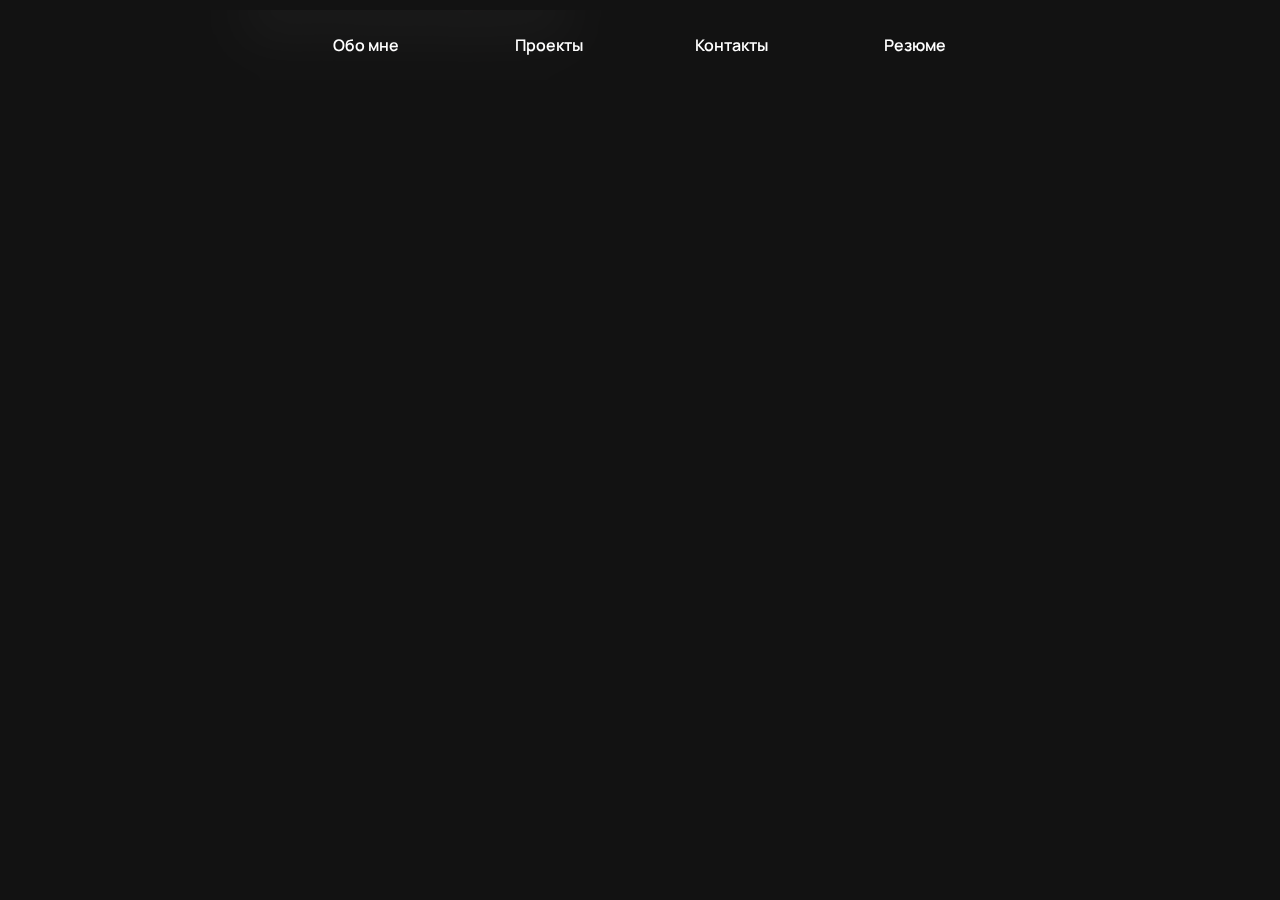
==== index.html @ f4c01f75 "hs" ====
<!DOCTYPE html>
<html lang="ru">

<head>
    <meta charset="UTF-8">
    <meta name="viewport" content="width=device-width, initial-scale=1.0">
    <title>Портофолио</title>
    <meta name="viewport" content="width=device-width; initial-scale=1.0;">
    <link rel="stylesheet" href="reset.css">
    <link rel="stylesheet" href="css.css">
    <link rel="stylesheet" href="projects.css">
    <link rel="stylesheet" href="media.css">
    <link rel="icon" href="kakoykrasavec.png">


    <!-- font monrope -->
    <link rel="preconnect" href="https://fonts.googleapis.com">
    <link rel="preconnect" href="https://fonts.gstatic.com" crossorigin>
    <link href="https://fonts.googleapis.com/css2?family=Manrope:wght@200..800&display=swap" rel="stylesheet">

</head>

<body>

    <div id="header">
        <div class="headerBlock" onclick="LoadData(`about`)">
            Обо мне
        </div>
        <div class="headerBlock" onclick="LoadData(`projects`)">
            Проекты
        </div>
        <div class="headerBlock" onclick="Scroll(`mediaHeader`)">
            Контакты
        </div>
        <div class="headerBlock" onclick="window.open(`https://hh.ru/resume/8469aab9ff07fc71fc0039ed1f4258756f4956`)">
            Резюме
        </div>
    </div>
    <div id="grid">
        <div id="wrapper">

        </div>
        <div id="footer">
            All rights reserved © Vitaliy Mubarakov 2024
        </div>
    </div>



</body>

<script src="js.js" type="text/javascript"></script>
<script src="projects.js" type="text/javascript"></script>



</html>
---- css.css ----
body {
    /* background-color: #16161A; */
    background-color: #121212;
    /* font-family: Arial, Helvetica, sans-serif; */
    font-family: "Manrope", Helvetica, sans-serif;
    user-select: none;
    line-height: 28px;
    height: fit-content;
}

p {
    line-height: 28px;
}

#grid {
    width: 790px;
    /* background-color: red; */
    margin: 0 auto;
}

#header {
    width: 1128px;
    height: 70px;
    /* background-color: rgba(255, 255, 255, 0.204); */
    position: fixed;
    left: 50%;
    top: 45px;
    transform: translate(-50%, -50%);
    align-content: center;
    text-align: center;
    z-index: 10;
    backdrop-filter: blur(25px);
    font-weight: 600;
}

.headerBlock {
    width: 100px;
    height: 40px;
    display: inline-block;
    background-color: #b2b8ff00;
    line-height: 40px;
    margin-right: 40px;
    margin-left: 40px;
    border-radius: 10px;
    color: white;
}

.headerBlock:hover {
    background-color: #ffffff;
    color: #000000;
}

#logoBlock {
    width: 700px;
    height: 294px;
    /* background-color: rgb(0, 225, 255); */
    margin: auto;
    position: relative;
    top: 190px;

}

#backgroundAbout {
    /* width: 10000000px; */
    width: 100%;
    height: 379px;
    margin-top: 279px;
    /* position: relative; */
    /* left: -100000px; */
}

.backgroundAboutFake {
    width: 100vw;
    position: absolute;
    height: 379px;
    right: 0vh ;
    background-color:#18181c;
    z-index: -1;
}


#aboutHeader {
    color: white;
    padding-top: 70px;
}


.header {
    margin-top: 170px;
    text-align: center;
    font-size: 30px;
    text-transform: uppercase;
    font-weight: 800;
}


/* Псевдоэлемент для кислотного абстрактного фона */
.abstBack {
    background: linear-gradient(45deg, #ff00ff, #00ff00, #00ffff, #ff0000);
    background-size: 300% 300%;
    -webkit-background-clip: text;
    -webkit-text-fill-color: transparent;
    animation: acidColor 6s infinite linear;
}

/* Анимация градиента */
@keyframes acidColor {
    0% {
        background-position: 0% 50%;
    }

    50% {
        background-position: 100% 50%;
    }

    100% {
        background-position: 0% 50%;
    }
}


.invisible {
    opacity: 0;
}

.visible {
    opacity: 1;
    transition: opacity 0.3s ease;
}

#footer {
    background-color: rgba(255, 0, 0, 0);
    line-height: 50px;
    width: 100%;
    height: 50px;
    color: #5c5c5c;
}
---- projects.css ----
.projectBlock {
    position: relative;
    background-color: #1a1a21;
    margin-right: auto;
    margin-left: auto;
    margin-bottom: 200px;
    width: 100%;
    height: 650px;
    margin-top: 80px;
    border-radius: 15px;
    padding: 50px;
    /* block-size: fit-content; */
    /* min-height: 830px; */
    overflow: clip;
    transform-origin: top center;
    transition: transform 55s ease;
    transition: margin-bottom 55s ease;
    transition: height 1s ease;

}

.projectBlockHeader {
    font-size: 30px;
    text-transform: uppercase;
    color: white;
    font-weight: bold;
    margin-bottom: 5px;
}

.projectText {
    font-size: 18px;
    color: white;
    margin-top: 20px;
    line-height: 28px;

}

.projectDemoBlock {
    /* background-color: #0000ff08; */
    width: 100%;
    height: 400px;
    block-size: fit-content;
    /* display: inline-block; */
}

.projectDemoBlock:not(:last-child) {
    margin-right: 3.5%;
}

.projectVideo {
    width: 100%;
    height: 69.25%;
    /* background-color: red; */
    margin-top: 20px;
}

video {
    object-fit: fill;
    border-radius: 20px;
}

.projectBlockFooter {
    position: absolute;
    width: 100%;
    height: 70px;
    background-color: #1a1a21;
    bottom: 0;
    color: rgb(149, 149, 149);
    font-size: 18px;
    font-weight: bold;
    vertical-align: middle;
    line-height: 70px;
}

.projectBlockFooter:hover {
    color: rgb(255, 255, 255);
}

.badge {
    margin-top: 6px;
    margin-right: 4px;
}
---- media.css ----
#media {
    background-color: rgba(187, 1, 1, 0);
    object-fit: fill;
    height: 100px;
    margin-top: 100px;
    margin-left: auto;
    margin-right: auto;
    width: fit-content;
}

.mediaLink {
    background-color: #1F1F27;
    width: 325px;
    height: 70px;
    /* top: 50%; */
    /* transform: translateY(50%); */
    margin-left: 15px;
    margin-right: 15px;
    margin-top: 22px;
    border-radius: 10px;
    position: relative;
    padding: 15px;
    transform-origin: center center;
    transition: 300ms all;
    /* display: inline-block; */
}

.mediaLink:hover {
    transform: scale(1.1);
}

.icon {
    position: absolute;
    top: 50%;
    transform: translateY(-50%);
    height: 40px;
    width: 40px;
}

.mediaTextWrapper {
    margin-left: 55px;
    line-height: normal;
}
.mediaName {
    font-size: 16px;
    font-weight: 700;
    color:white;
    text-transform: uppercase;
    line-height: normal;
}
.mediaDesc {
    font-size: 14px;
    color: rgb(174, 174, 174);
    user-select: all;
    line-height: normal;
}

#backgroundMedia {
    margin-top: 45px;
    height: 400px;
}

#nameMedia {
    margin-top: 40px;
    text-align: center;
    color: rgb(159, 159, 159);
    font-weight: 500;
}
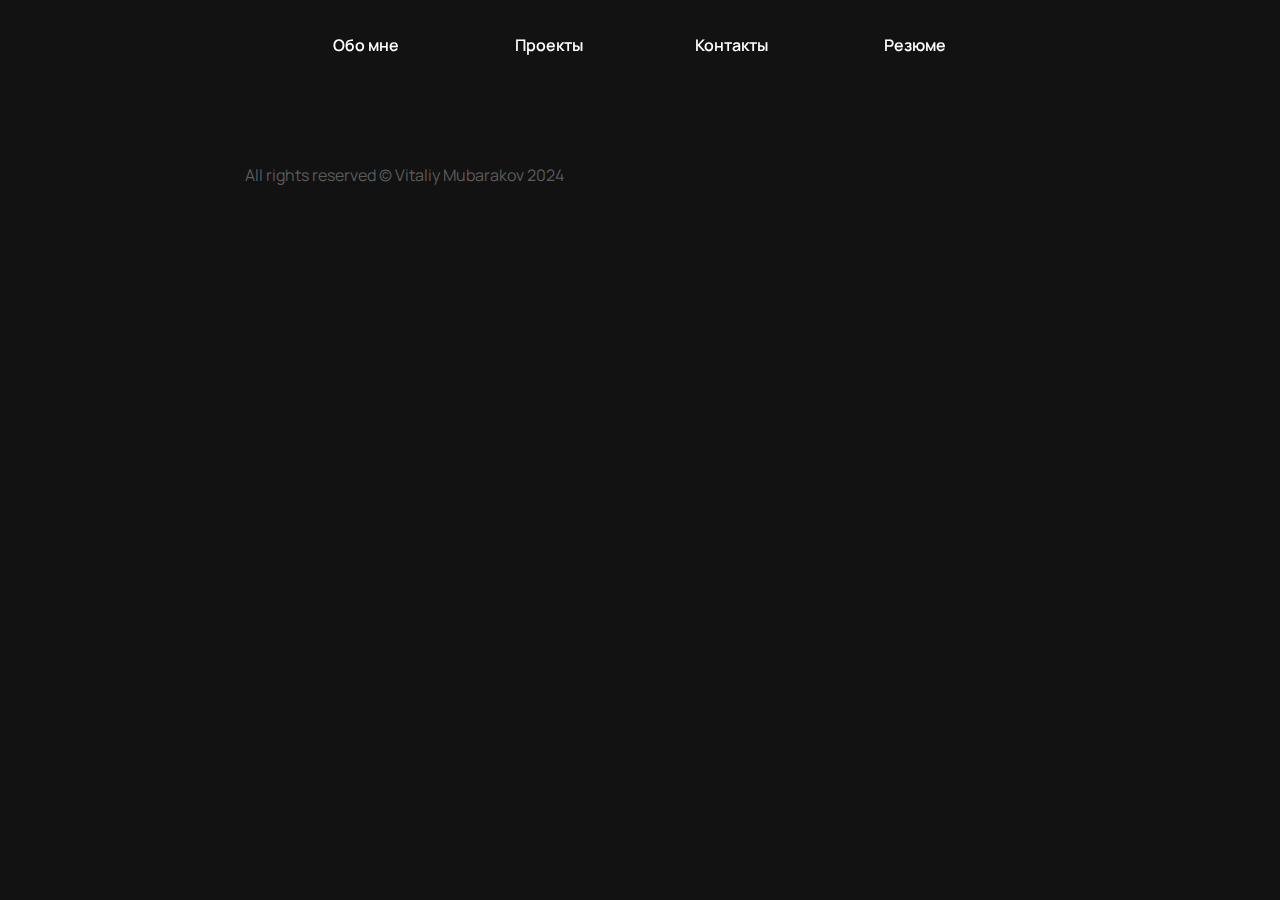
==== commit 4430c632: "resume" ====
--- a/index.html
+++ b/index.html
@@ -38,7 +38,8 @@
     </div>
     <div id="grid">
         <div id="wrapper">
-
+            
+            
         </div>
         <div id="footer">
             All rights reserved © Vitaliy Mubarakov 2024
@@ -49,8 +50,8 @@
 
 </body>
 
-<script src="js.js" type="text/javascript"></script>
-<script src="projects.js" type="text/javascript"></script>
+<!-- <script src="js.js" type="text/javascript"></script> -->
+<!-- <script src="projects.js" type="text/javascript"></script> -->
 
 
 
--- a/css.css
+++ b/css.css
@@ -10,6 +10,14 @@
 
 p {
     line-height: 28px;
+}
+
+h3 {
+    font-weight: 900;
+    margin-top: 20px;
+}
+h2 {
+    font-weight: 900;
 }
 
 #grid {
@@ -86,8 +94,8 @@
 
 
 .header {
-    margin-top: 170px;
-    text-align: center;
+    margin-top: 110px;
+    /* text-align: center; */
     font-size: 30px;
     text-transform: uppercase;
     font-weight: 800;
@@ -134,4 +142,19 @@
     width: 100%;
     height: 50px;
     color: #5c5c5c;
+
+    margin-top: 150px;
+}
+
+
+
+
+
+#backgroundResume {
+    background-color: #ff00ff00;
+    height: 100%;
+    width: 100%;
+    top: 20px;
+    position: relative;
+    color: white;
 }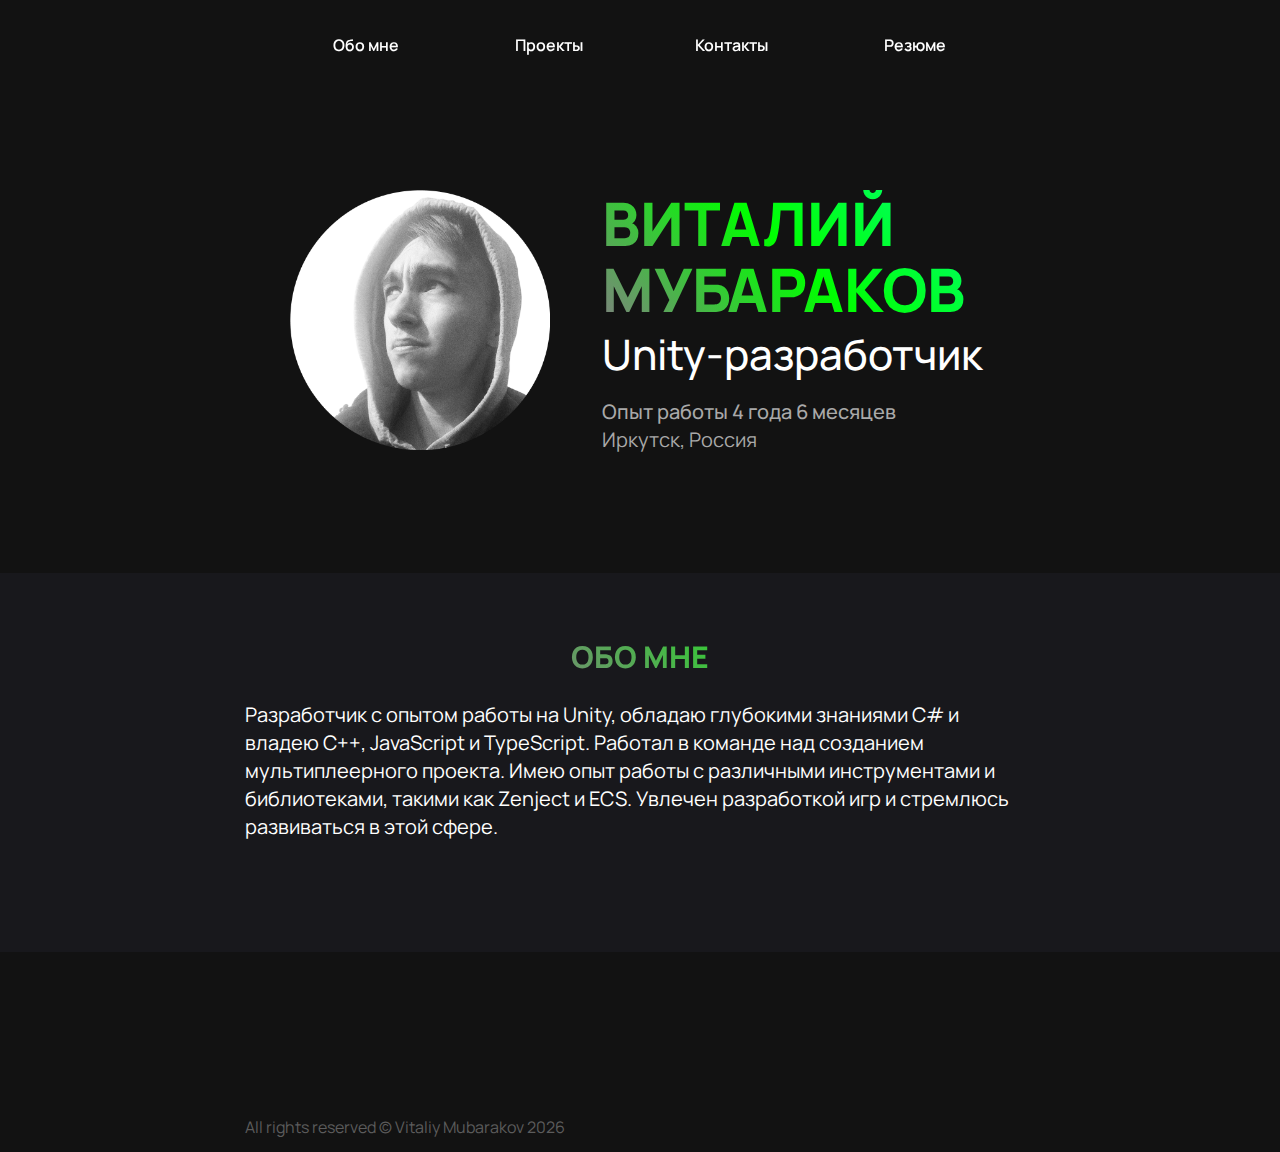
==== commit cbdbc56f: "1" ====
--- a/index.html
+++ b/index.html
@@ -10,6 +10,7 @@
     <link rel="stylesheet" href="css.css">
     <link rel="stylesheet" href="projects.css">
     <link rel="stylesheet" href="media.css">
+    <link rel="stylesheet" href="resume.css">
     <link rel="icon" href="kakoykrasavec.png">
 
 
@@ -32,7 +33,7 @@
         <div class="headerBlock" onclick="Scroll(`mediaHeader`)">
             Контакты
         </div>
-        <div class="headerBlock" onclick="window.open(`https://hh.ru/resume/8469aab9ff07fc71fc0039ed1f4258756f4956`)">
+        <div class="headerBlock" onclick="LoadData(`resume`)">
             Резюме
         </div>
     </div>
@@ -50,8 +51,8 @@
 
 </body>
 
-<!-- <script src="js.js" type="text/javascript"></script> -->
-<!-- <script src="projects.js" type="text/javascript"></script> -->
+<script src="js.js" type="text/javascript"></script>
+<script src="projects.js" type="text/javascript"></script>
 
 
 
--- a/css.css
+++ b/css.css
@@ -144,17 +144,4 @@
     color: #5c5c5c;
 
     margin-top: 150px;
-}
-
-
-
-
-
-#backgroundResume {
-    background-color: #ff00ff00;
-    height: 100%;
-    width: 100%;
-    top: 20px;
-    position: relative;
-    color: white;
 }--- a/resume.css
+++ b/resume.css
@@ -0,0 +1,8 @@
+#backgroundResume {
+    background-color: #ff00ff00;
+    height: 100%;
+    width: 100%;
+    top: 20px;
+    position: relative;
+    color: white;
+}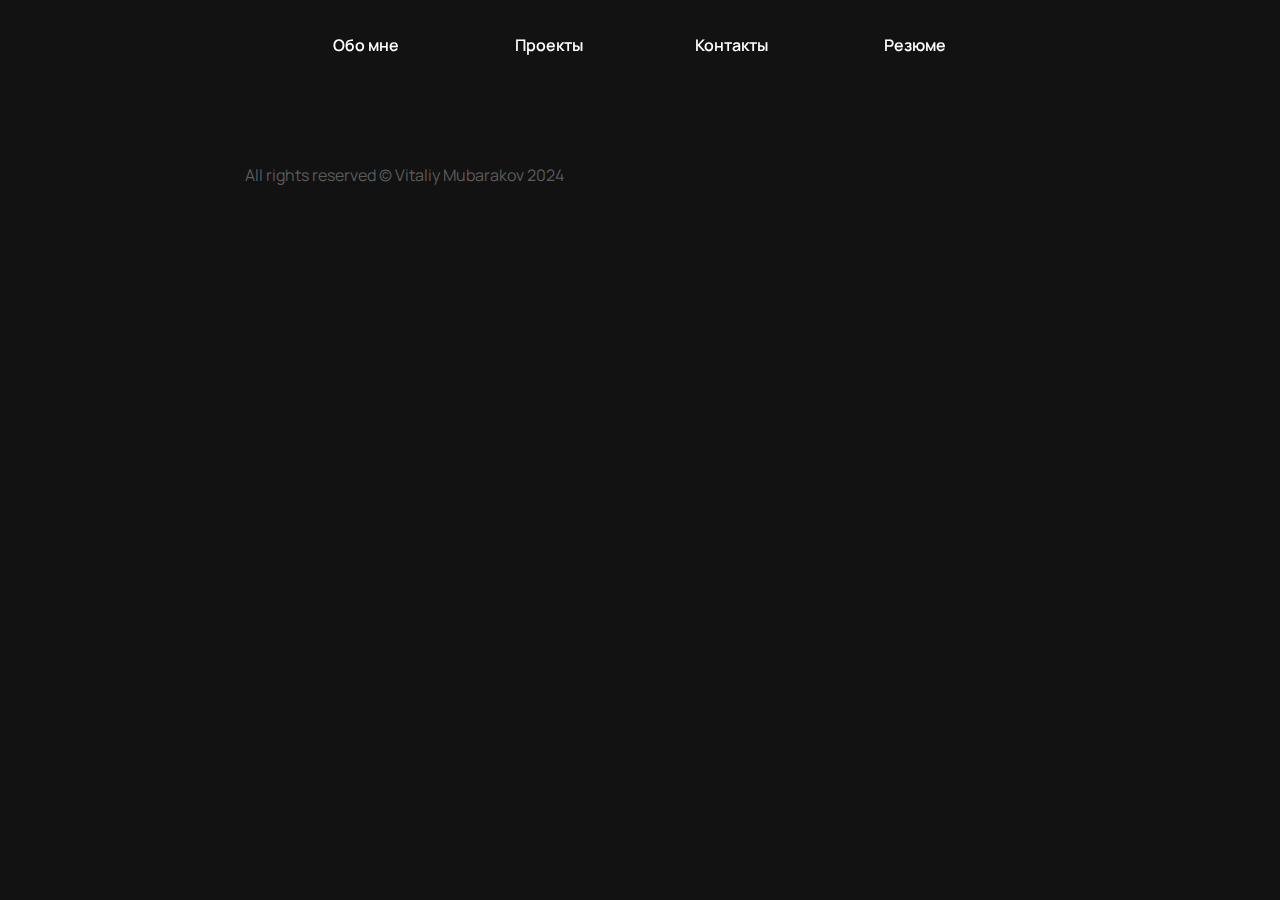
==== commit 03ff53f9: "media" ====
--- a/index.html
+++ b/index.html
@@ -24,22 +24,21 @@
 <body>
 
     <div id="header">
-        <div class="headerBlock" onclick="LoadData(`about`)">
+        <div id="aboutH" class="headerBlock" onclick="LoadData(`about`)">
             Обо мне
         </div>
-        <div class="headerBlock" onclick="LoadData(`projects`)">
+        <div id="projectsH" class="headerBlock" onclick="LoadData(`projects`)">
             Проекты
         </div>
-        <div class="headerBlock" onclick="Scroll(`mediaHeader`)">
+        <div id="mediaH" class="headerBlock" onclick="Scroll(`mediaHeader`)">
             Контакты
         </div>
-        <div class="headerBlock" onclick="LoadData(`resume`)">
+        <div id="resumeH" class="headerBlock" onclick="LoadData(`resume`)">
             Резюме
         </div>
     </div>
     <div id="grid">
         <div id="wrapper">
-            
             
         </div>
         <div id="footer">
@@ -51,7 +50,7 @@
 
 </body>
 
-<script src="js.js" type="text/javascript"></script>
+<!-- <script src="js.js" type="text/javascript"></script> -->
 <script src="projects.js" type="text/javascript"></script>
 
 
--- a/css.css
+++ b/css.css
@@ -10,14 +10,17 @@
 
 p {
     line-height: 28px;
+    color: white;
 }
 
 h3 {
     font-weight: 900;
     margin-top: 20px;
+    color: white;
 }
 h2 {
     font-weight: 900;
+    color: white;
 }
 
 #grid {
@@ -54,8 +57,8 @@
 }
 
 .headerBlock:hover {
-    background-color: #ffffff;
-    color: #000000;
+    background-color: #ffffff14;
+    color: #ffffff;
 }
 
 #logoBlock {
@@ -94,11 +97,15 @@
 
 
 .header {
-    margin-top: 110px;
+    margin-top: 90px;
     /* text-align: center; */
     font-size: 30px;
     text-transform: uppercase;
     font-weight: 800;
+}
+
+.topHeader {
+    margin-top: 170px;
 }
 
 
--- a/media.css
+++ b/media.css
@@ -27,6 +27,7 @@
 
 .mediaLink:hover {
     transform: scale(1.1);
+    background-color: #353542;
 }
 
 .icon {
@@ -51,7 +52,6 @@
 .mediaDesc {
     font-size: 14px;
     color: rgb(174, 174, 174);
-    user-select: all;
     line-height: normal;
 }
 
@@ -67,3 +67,27 @@
     font-weight: 500;
 }
 
+#mediaInfoBlock {
+    width: 50%;
+    height: 200px;
+    margin-top: 200px;
+    display: inline-block;
+}
+
+#headerMain {
+    font-size: 35px;
+    line-height: 35px;
+    margin-bottom: 20px;
+}
+
+#linksWrapper {
+    display: inline-block;
+    position: relative;
+    top: 33px;
+    left: 40px;
+}
+
+#mediaWrapper {
+    height: 660px;
+    margin-top: 75px;
+}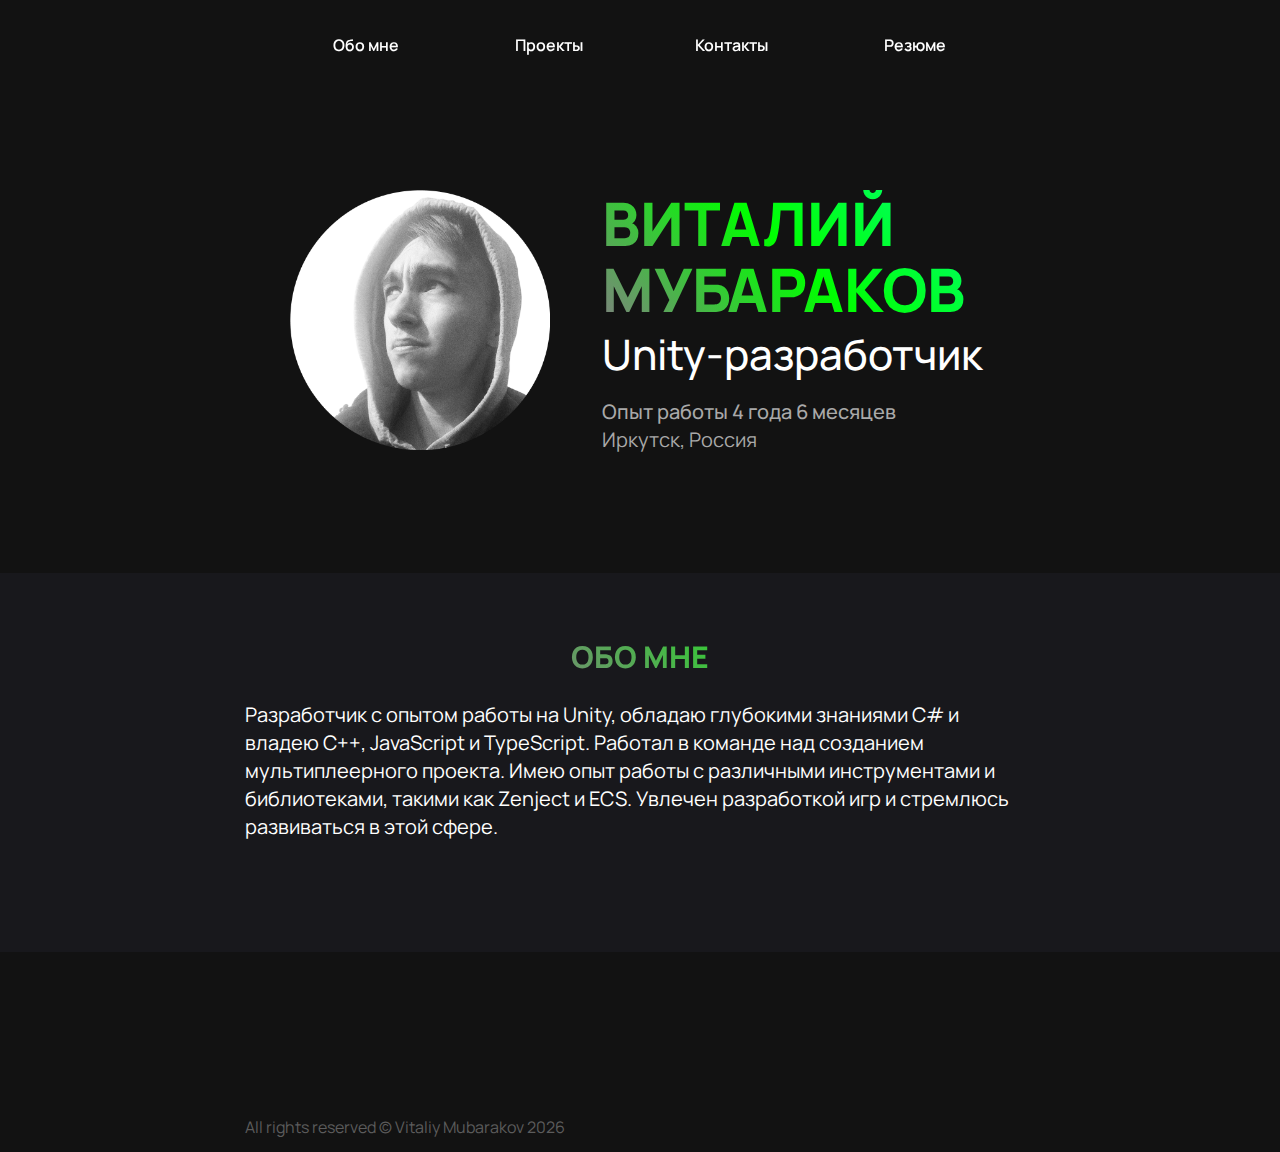
==== commit d1fa7164: "Update index.html" ====
--- a/index.html
+++ b/index.html
@@ -50,7 +50,7 @@
 
 </body>
 
-<!-- <script src="js.js" type="text/javascript"></script> -->
+<script src="js.js" type="text/javascript"></script>
 <script src="projects.js" type="text/javascript"></script>
 
 
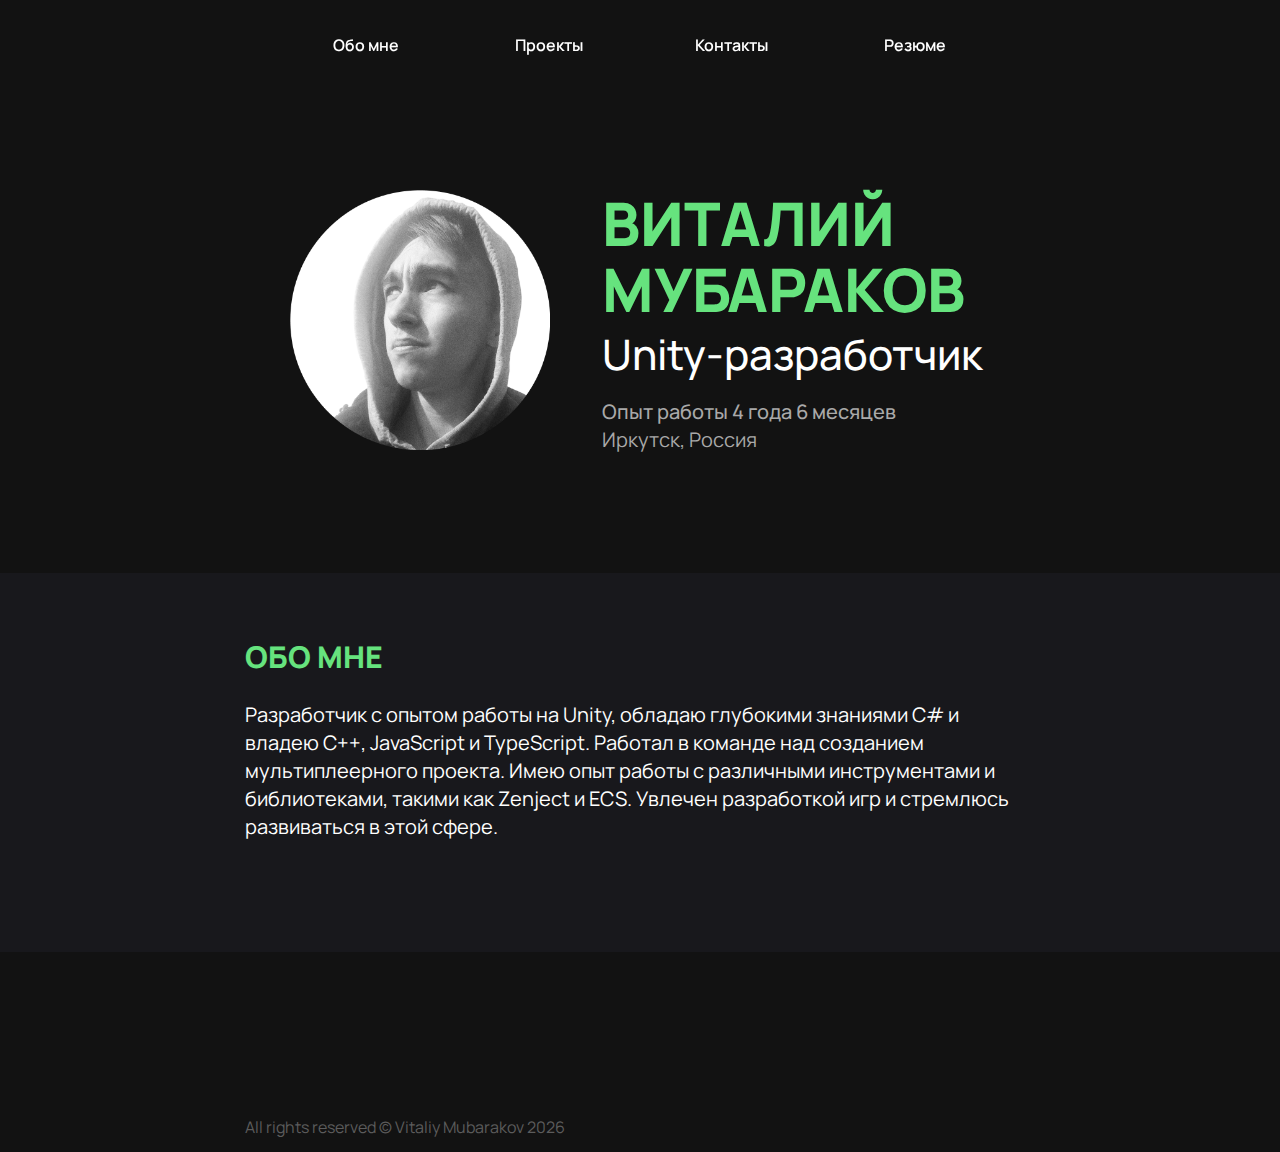
==== commit 228ac5d1: "reaction" ====
--- a/index.html
+++ b/index.html
@@ -24,16 +24,16 @@
 <body>
 
     <div id="header">
-        <div id="aboutH" class="headerBlock" onclick="LoadData(`about`)">
+        <div id="aboutH" class="headerBlock isButton" onclick="LoadData(`about`)">
             Обо мне
         </div>
-        <div id="projectsH" class="headerBlock" onclick="LoadData(`projects`)">
+        <div id="projectsH" class="headerBlock isButton" onclick="LoadData(`projects`)">
             Проекты
         </div>
-        <div id="mediaH" class="headerBlock" onclick="Scroll(`mediaHeader`)">
+        <div id="mediaH" class="headerBlock isButton" onclick="LoadData(`media`)">
             Контакты
         </div>
-        <div id="resumeH" class="headerBlock" onclick="LoadData(`resume`)">
+        <div id="resumeH" class="headerBlock isButton" onclick="LoadData(`resume`)">
             Резюме
         </div>
     </div>
--- a/css.css
+++ b/css.css
@@ -90,12 +90,6 @@
 }
 
 
-#aboutHeader {
-    color: white;
-    padding-top: 70px;
-}
-
-
 .header {
     margin-top: 90px;
     /* text-align: center; */
@@ -111,15 +105,16 @@
 
 /* Псевдоэлемент для кислотного абстрактного фона */
 .abstBack {
-    background: linear-gradient(45deg, #ff00ff, #00ff00, #00ffff, #ff0000);
+    color: #66e37e;
+    /* background: linear-gradient(45deg, #ff00ff, #00ff00, #00ffff, #ff0000);
     background-size: 300% 300%;
     -webkit-background-clip: text;
     -webkit-text-fill-color: transparent;
-    animation: acidColor 6s infinite linear;
+    animation: acidColor 6s infinite linear; */
 }
 
 /* Анимация градиента */
-@keyframes acidColor {
+/* @keyframes acidColor {
     0% {
         background-position: 0% 50%;
     }
@@ -131,7 +126,7 @@
     100% {
         background-position: 0% 50%;
     }
-}
+} */
 
 
 .invisible {
@@ -151,4 +146,8 @@
     color: #5c5c5c;
 
     margin-top: 150px;
+}
+
+.isButton:hover {
+    cursor: pointer;
 }--- a/media.css
+++ b/media.css
@@ -78,6 +78,7 @@
     font-size: 35px;
     line-height: 35px;
     margin-bottom: 20px;
+    color: #66e37e;
 }
 
 #linksWrapper {
